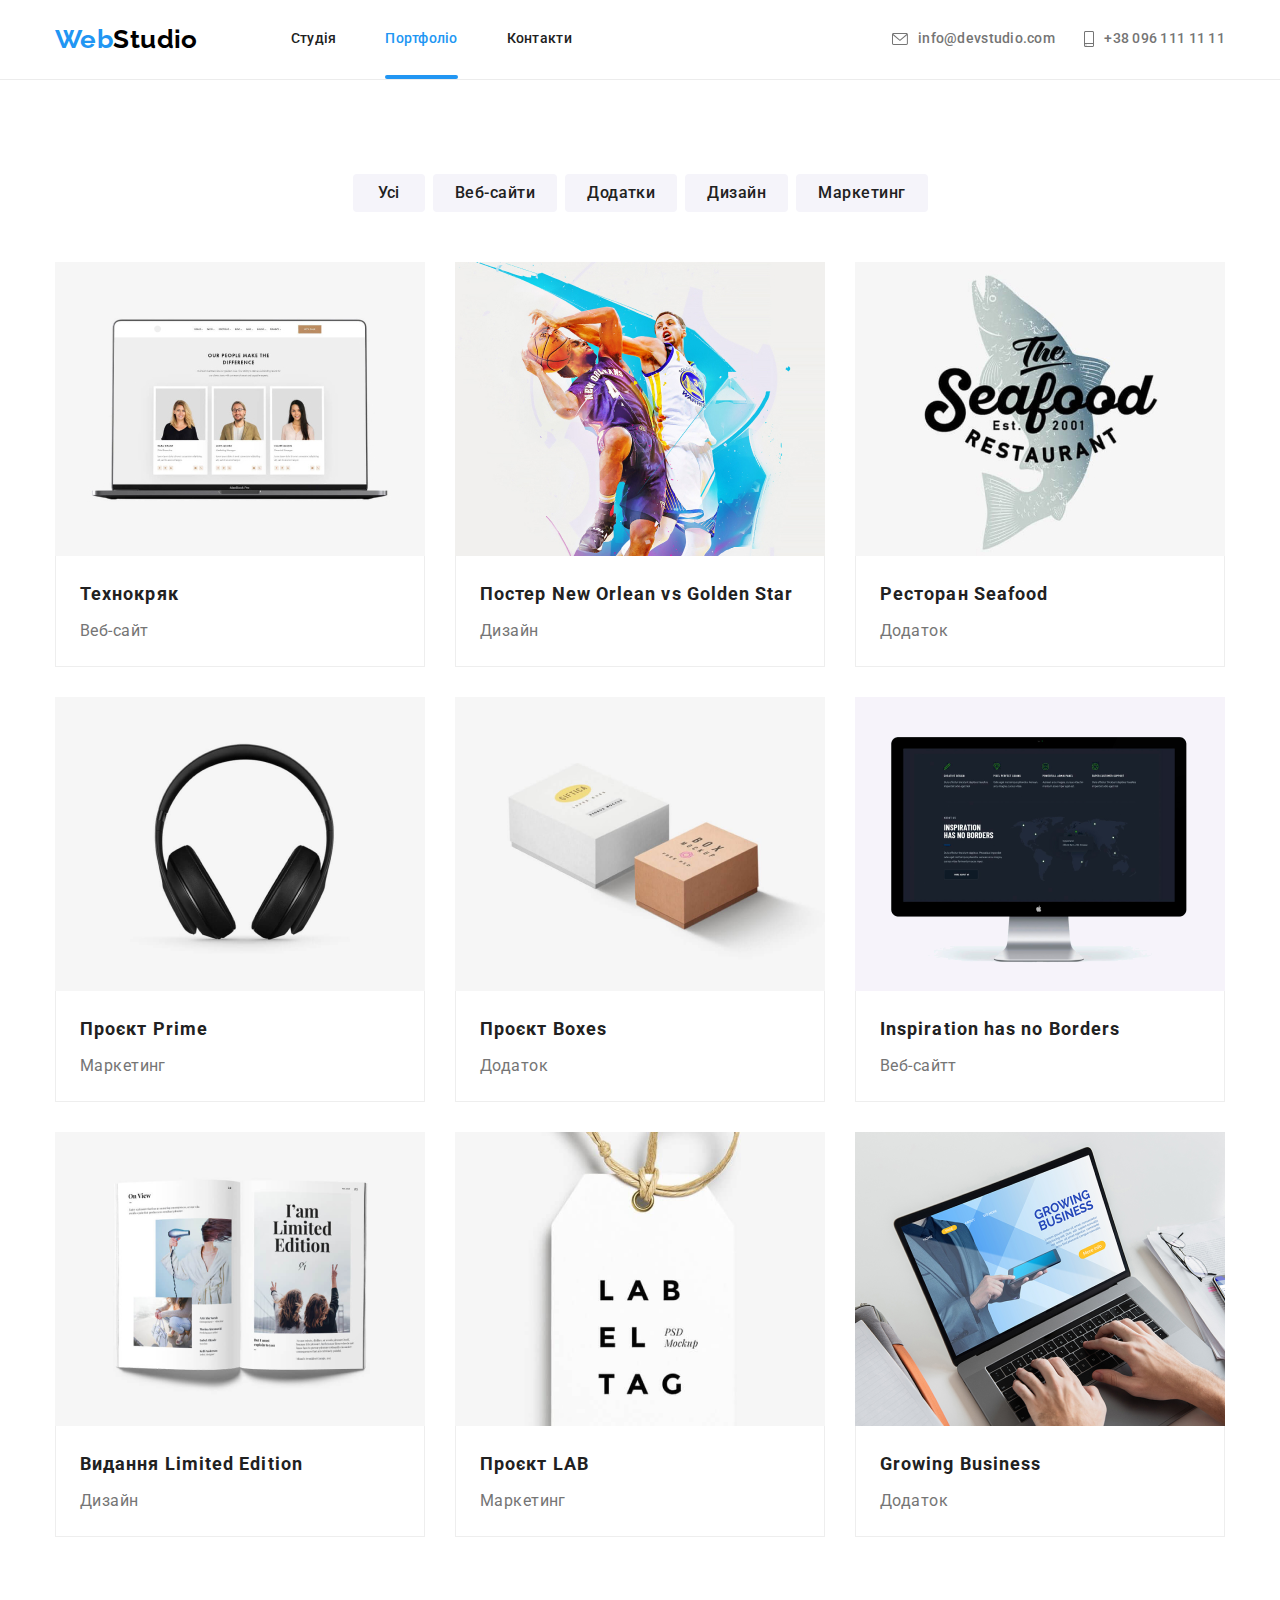
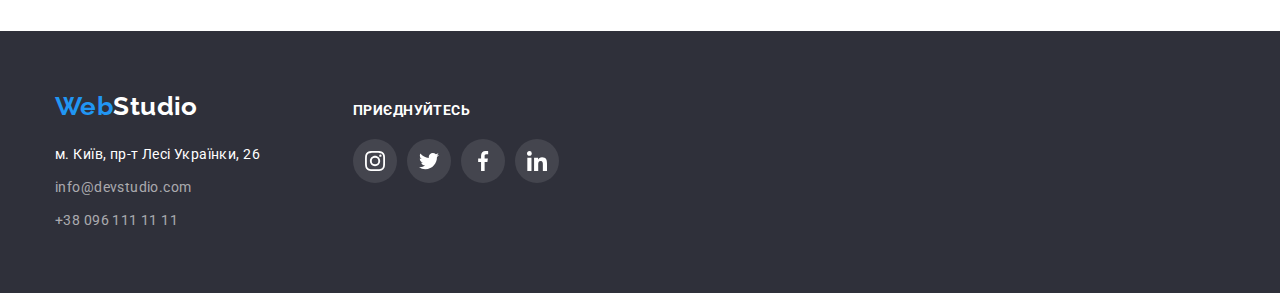
==== portfolio.html @ 04bd8eee "старт" ====
<!DOCTYPE html>
<html lang="uk">

<head>
    <meta charset="UTF-8">
    <meta http-equiv="X-UA-Compatible" content="IE=edge">
    <meta name="viewport" content="width=device-width, initial-scale=1.0">
    <title>Portfolio</title>
    <link rel="preconnect" href="https://fonts.googleapis.com">
    <link rel="preconnect" href="https://fonts.gstatic.com" crossorigin>
    <link
        href="https://fonts.googleapis.com/css2?family=Raleway:wght@700&family=Roboto:wght@400;500;700;900&display=swap"
        rel="stylesheet">
    <link rel="stylesheet" href="https://cdnjs.cloudflare.com/ajax/libs/modern-normalize/1.1.0/modern-normalize.min.css">
    <link rel="stylesheet" href="./css/styles.css">
</head>

<body>
<header class="header-border">
    <div class="container header">
        <nav class="header-nav">
            <a href="" class="logo">
                Web<span class="header-logo-accent">Studio</span>
            </a>

            <ul class="header-pagination list">
                <li class="current-page"><a href="./index.html" class="header-pagination-item">Студія</a></li>
                <li class="current-page"><a href="./portfolio.html" class="header-pagination-item current">Портфоліо</a></li>
                <li><a href="" class="header-pagination-item">Контакти</a></li>
            </ul>
        </nav>

        <ul class="header-contacts list">
            <li>
                <a href="" class="header-contacts-item">
                    <svg class="contact-icon" width="16" height="12">
                        <use href="./images/symbol-defs.svg#icon-1"></use>
                    </svg>
                    info@devstudio.com</a>
            </li>
            <li>
                <a href="" class="header-contacts-item">
                    <svg class="contact-icon" width="10" height="16">
                        <use href="./images/symbol-defs.svg#icon-2"></use>
                    </svg>
                    +38 096 111 11 11
                </a>
            </li>
        </ul>
    </div>
</header>

<main class="main-portfolio">
    <section class="section-main">
        <div class="container main">
            <h1 class="none">Портфоліо</h1>
        
            <ul class="list btn">
                <li class="main-btn"><button class="main-portfolio-button first" type="button">Усі</button></li>
                <li class="main-btn"><button class="main-portfolio-button" type="button">Веб-сайти</button></li>
                <li class="main-btn"><button class="main-portfolio-button" type="button">Додатки</button></li>
                <li class="main-btn"><button class="main-portfolio-button" type="button">Дизайн</button></li>
                <li class="main-btn"><button class="main-portfolio-button" type="button">Маркетинг</button></li>
            </ul>
        
            <ul class="list portfolio">
                <li class="pages">
                    <div  class="portfolio-img">
                        <img src="./images/port1.jpg" alt="Ноутбук" width="370">
                        <div class="overlay">
                            <P class="portfolio-pages-text">Ресурс пропонує комплексні пропозиції з різним рівнем функціоналу та сервісів. Все це
                                дозволить відвідувачу отримати
                                вичерпні відомості про компанію чи приватну особу.</P>
                        </div>
                    </div>
                    <div class="main-portfolio-content">
                        <h2 class="main-portfolio-title">Технокряк</h2>
                        <p class="main-portfolio-text">Веб-сайт</p>
                    </div>
                </li>
                <li class="pages">
                    <div class="portfolio-img">
                        <img src="./images/port2.jpg" alt="Ноутбук" width="370">
                        <div class="overlay">
                            <P class="portfolio-pages-text">Ресурс пропонує комплексні пропозиції з різним рівнем функціоналу та
                                сервісів. Все це
                                дозволить відвідувачу отримати
                                вичерпні відомості про компанію чи приватну особу.</P>
                        </div>
                    </div>
                    <div class="main-portfolio-content">
                        <h2 class="main-portfolio-title">Постер New Orlean vs Golden Star</h2>
                        <p class="main-portfolio-text">Дизайн</p>
                    </div>
                </li>
                <li class="pages">
                    <div class="portfolio-img">
                        <img src="./images/port3.jpg" alt="Ноутбук" width="370">
                        <div class="overlay">
                            <P class="portfolio-pages-text">Ресурс пропонує комплексні пропозиції з різним рівнем функціоналу та
                                сервісів. Все це
                                дозволить відвідувачу отримати
                                вичерпні відомості про компанію чи приватну особу.</P>
                        </div>
                    </div>
                    <div class="main-portfolio-content">
                        <h2 class="main-portfolio-title">Ресторан Seafood</h2>
                        <p class="main-portfolio-text">Додаток</p>
                    </div>
                </li>
                <li class="pages">
                    <div class="portfolio-img">
                        <img src="./images/port4.png" alt="Ноутбук" width="370">
                        <div class="overlay">
                            <P class="portfolio-pages-text">Ресурс пропонує комплексні пропозиції з різним рівнем функціоналу та
                                сервісів. Все це
                                дозволить відвідувачу отримати
                                вичерпні відомості про компанію чи приватну особу.</P>
                        </div>
                    </div>
                    <div class="main-portfolio-content">
                        <h2 class="main-portfolio-title">Проєкт Prime</h2>
                        <p class="main-portfolio-text">Маркетинг</p>
                    </div>
                </li>
                <li class="pages">
                    <div class="portfolio-img">
                        <img src="./images/port5.png" alt="Ноутбук" width="370">
                        <div class="overlay">
                            <P class="portfolio-pages-text">Ресурс пропонує комплексні пропозиції з різним рівнем функціоналу та
                                сервісів. Все це
                                дозволить відвідувачу отримати
                                вичерпні відомості про компанію чи приватну особу.</P>
                        </div>
                    </div>
                    <div class="main-portfolio-content">
                        <h2 class="main-portfolio-title">Проєкт Boxes</h2>
                        <p class="main-portfolio-text">Додаток</p>
                    </div>
                </li>
                <li class="pages">
                    <div class="portfolio-img">
                        <img src="./images/port6.png" alt="Ноутбук" width="370">
                        <div class="overlay">
                            <P class="portfolio-pages-text">Ресурс пропонує комплексні пропозиції з різним рівнем функціоналу та
                                сервісів. Все це
                                дозволить відвідувачу отримати
                                вичерпні відомості про компанію чи приватну особу.</P>
                        </div>
                    </div>
                    <div class="main-portfolio-content">
                        <h2 class="main-portfolio-title">Inspiration has no Borders</h2>
                        <p class="main-portfolio-text">Веб-сайтт</p>
                    </div>
                </li>
                <li class="pages">
                    <div class="portfolio-img">
                        <img src="./images/port7.png" alt="Ноутбук" width="370">
                        <div class="overlay">
                            <P class="portfolio-pages-text">Ресурс пропонує комплексні пропозиції з різним рівнем функціоналу та
                                сервісів. Все це
                                дозволить відвідувачу отримати
                                вичерпні відомості про компанію чи приватну особу.</P>
                        </div>
                    </div>
                    <div class="main-portfolio-content">
                        <h2 class="main-portfolio-title">Видання Limited Edition</h2>
                        <p class="main-portfolio-text">Дизайн</p>
                    </div>
                </li>
                <li class="pages">
                    <div class="portfolio-img">
                        <img src="./images/port8.png" alt="Ноутбук" width="370">
                        <div class="overlay">
                            <P class="portfolio-pages-text">Ресурс пропонує комплексні пропозиції з різним рівнем функціоналу та
                                сервісів. Все це
                                дозволить відвідувачу отримати
                                вичерпні відомості про компанію чи приватну особу.</P>
                        </div>
                    </div>
                    <div class="main-portfolio-content">
                        <h2 class="main-portfolio-title">Проєкт LAB</h2>
                        <p class="main-portfolio-text">Маркетинг</p>
                    </div>
                </li>
                <li class="pages">
                    <div class="portfolio-img">
                        <img src="./images/port9.png" alt="Ноутбук" width="370">
                        <div class="overlay">
                            <P class="portfolio-pages-text">Ресурс пропонує комплексні пропозиції з різним рівнем функціоналу та
                                сервісів. Все це
                                дозволить відвідувачу отримати
                                вичерпні відомості про компанію чи приватну особу.</P>
                        </div>
                    </div>
                    <div class="main-portfolio-content">
                        <h2 class="main-portfolio-title">Growing Business</h2>
                        <p class="main-portfolio-text">Додаток</p>
                    </div>
                </li>
            </ul>
        </div>

    </section>
</main>

<footer class="footer">
    <div class="container footer-all">
        <div>
            <a href="" class="logo">
                Web<span class="footer-logo-accent">Studio</span>
            </a>

            <address class="address">
                <ul class="list">
                    <li class="footer-item"><a href="" class="footer-address">м. Київ, пр-т Лесі Українки, 26</a></li>
                    <li class="footer-item"><a href="" class="footer-contacts">info@devstudio.com</a></li>
                    <li class="footer-item"><a href="" class="footer-contacts">+38 096 111 11 11</a></li>
                </ul>
            </address>
        </div>

        <div class="contact-footer">
            <h3 class="contact-footer-title">приєднуйтесь</h3>
            <ul class="contact-team-list-footer">
                <li class="">
                    <a href="" class="contact-team-footer">
                        <svg width="20" height="20">
                            <use href="./images/symbol-defs.svg#icon-7"></use>
                        </svg>
                    </a>
                </li>
                <li class="">
                    <a href="" class="contact-team-footer">
                        <svg width="20" height="20">
                            <use href="./images/symbol-defs.svg#icon-8"></use>
                        </svg>
                    </a>
                </li>
                <li class="">
                    <a href="" class="contact-team-footer">
                        <svg width="20" height="20">
                            <use href="./images/symbol-defs.svg#icon-9"></use>
                        </svg>
                    </a>
                </li>
                <li class="">
                    <a href="" class="contact-team-footer">
                        <svg width="20" height="20">
                            <use href="./images/symbol-defs.svg#icon-10   "></use>
                        </svg>
                    </a>
                </li>
            </ul>
        </div>
    </div>
</footer>
</body>

</html>
---- css/styles.css ----
/* другорядний колір тексту  #212121  */
/* основний колір тексту #757575 */
/* акцент #2196F3  */
/* білий #FFFFFF */
/* фон #FFFFFF */
/* другорядний фон #F5F4FA */
/* фон футер герой #2F303A */
/* другорядний текст футер rgba(255, 255, 255, 0.6) */
/*  логотип хедер #000000 #2196F3 */
/* логотип футер #2196F3 #FFFFFF */
/* фон кнопкі #F5F4FA */
/* border: 1px solid #ECECEC; */



:root {
    --primary-text-color: #757575;
    --title-text-color: #212121;
    --accent-color: #2196F3;
    --primary-white-color: #FFFFFF;
    --minor-white-color: #F5F4FA;
    --hero-footer-background-color: #2F303A;
    --footer-text-color: rgba(255, 255, 255, 0.6);
    --header-logo: #000000;
    --primery-border-color: #ECECEC;
}


*,
*::before,
*::after {
    box-sizing: border-box;
}

img {
    display: block;
}

h1,
h2,
h3,
h4,
h5,
h6,
p {
    margin: 0px;
    padding: 0px;
}

ul {
    list-style: none;
    margin: 0px;
    padding: 0px;
}


body {
    background-color: var(--primary-white-color);
    color: var(--primary-text-color);

    font-family: 'Roboto', sans-serif;
    font-size: 14px;
    line-height: 1.71;
    letter-spacing: 0.03em;
}



.list {
    list-style: none;
}


/* 1. header */

.header {
    display: flex;
    justify-content: space-between;
    align-items: center;
}

.header-pagination .header-pagination-item.current{
    color: var(--accent-color);
    text-decoration: none;
}

.current-page {
    position: relative;
    
}

.current::after {
    content: "" ;
    position: absolute;
    width: 100%;
    height: 4px;

    right: 0px;
    bottom: -32px;

    background-color: var(--accent-color);
    border-radius: 2px;
}



.container {
    width: 1200px;
    padding-left: 15px;
    padding-right: 15px;
    margin: 0 auto;
}

.header-nav {
    display: flex;
    align-items: center;
}

.header-border {
    padding-top: 24px;
    padding-bottom: 24px;

    border-bottom: 1px solid var(--primery-border-color);
}

/* 1.1. header-nav */

.logo {

    cursor: default;

    color: var(--accent-color);

    font-family: 'Raleway';
    font-weight: 700;
    font-size: 26px;
    line-height: 1.19;
    text-decoration: none;
}

.header-logo-accent {
    color: var(--header-logo);
}


.header-pagination-item {
    display: block;

    color: var(--title-text-color);

    font-weight: 500;
    font-size: 14px;
    line-height: 1.14;
    letter-spacing: 0.02em;
    text-decoration: none;

    transition: color 250ms;
    transition-timing-function: cubic-bezier(0.4, 0, 0.2, 1);

}

.header-pagination {
    display: flex;
    width: 281px;
    justify-content: space-between;

    margin-left: 93px;
    padding: 0px;
}

.header-pagination-item:hover {
    color: var(--accent-color);
}

.header-pagination-item:focus {
    color: var(--accent-color);
}


/* 1.2. header-contacts */

.header .header-contacts.list {
    display: flex;
    width: 333px;
    justify-content: space-between;
    margin-top: 0px;
    margin-bottom: 0px;
}

.header-contacts-item {
    display: block;
    align-items: center;

    color: var(--primary-text-color);
    fill: var(--primary-text-color);

    font-weight: 500;
    font-size: 14px;
    line-height: 1.14;
    letter-spacing: 0.02em;
    text-decoration: none;

    transition: color 250ms;
    transition-timing-function: cubic-bezier(0.4, 0, 0.2, 1);
}

.header-contacts-item:hover {
    color: var(--accent-color);
    fill: var(--accent-color);
    
    

}

.header-contacts-item:focus {
    color: var(--accent-color);
    
}

.header-contacts {
    padding: 0px;
}

.contact-icon {
    margin-right: 10px;
    fill: currentColor; 
}

.contact-icon:hover {
    fill: var(--accent-color);
   
}


.header-contacts a {
    display: flex;
}

/* 2. main */

/* 2.1. section-hero */

.hero {
    max-width: 1600px;
    padding-top: 200px;
    padding-bottom: 200px;
    margin-left: auto;
    margin-right: auto;
    text-align: center;

    background-image: linear-gradient(
        to right,
        rgba(47, 48, 58, 0.4),
        rgba(47, 48, 58, 0.4)), 
    url(../images/fonhero.jpg);
    background-repeat: no-repeat;
    background-position: center;

}


.hero-title {
    margin-top: 0px;

    color: var(--primary-white-color);

    font-weight: 900;
    font-size: 44px;
    line-height: 1.36;
    text-align: center;
    letter-spacing: 0.06em;
    text-transform: uppercase;
}

.hero-button {
    border-radius: 4px;
    padding-left: 32px;
    padding-right: 32px;
    padding-top: 10px;
    padding-bottom: 10px;
    margin-top: 30px;



    color: var(--primary-white-color);
    background-color: var(--accent-color);
    border-color: transparent;

    font-family: 'Roboto';
    font-weight: 500;
    font-size: 16px;
    line-height: 1.62;
    letter-spacing: 0.03em;
    text-align: center;
}

/* 2.2. section-Приорітети в роботі компанії */

.none {
    display: none;
}

.section.content {
    padding-top: 94px;
    padding-bottom: 47px;
}

.section-subtitle {
    margin-top: 0px;
    margin-bottom: 10px;


    color: var(--title-text-color);

    font-weight: 700;
    font-size: 14px;
    line-height: 1.14;
    text-transform: uppercase;
}



.container.content .content {
    display: flex;
    justify-content: center;
    gap: 30px;
    margin: 0px;
    padding: 0px;

}


.content-text {
    padding: 0px;
    margin: 0px;
}



.content-icon {
    display: flex;
    justify-content: center;
    align-items: center;

    width: 270px;
    height: 120px;
    border-radius: 4px;

    margin-bottom: 30px;
    
    border-radius: 4px;
    background: #F5F4FA;

    
}



/* 2.3. section-Чим ми займаємося */

.section.work {
    padding-top: 47px;
    padding-bottom: 94px;
}

.section-title {
    margin: 0px;
    color: var(--title-text-color);

    font-weight: 700;
    font-size: 36px;
    line-height: 1.17;
    text-align: center;
}

.content-work {
    display: flex;
    justify-content: space-between;
    padding-left: 0px;
    margin-top: 0px;
    margin-bottom: 0px;

}

.container.work .section-title {
    margin-bottom: 50px;
}

.section-title-list {
    position: relative;
}

.section-title-text {
    position: absolute;
    bottom: 0px;

    width: 100%;
    height: 70px;

    display: flex;
    justify-content: center;
    align-items: center;

    font-weight: 700;
    font-size: 14px;
    line-height: 1.14;
    letter-spacing: 0.03em;
    text-transform: uppercase;
    color: #FFFFFF;
    background: rgba(47, 48, 58, 0.8);
}

/* 2.3. section-Наша команда */

.section.team {
    padding-top: 94px;
    padding-bottom: 94px;

    background-color: var(--minor-white-color);
}



.section-subject {

    color: var(--title-text-color);

    font-weight: 500;
    font-size: 16px;
    line-height: 1.19;
}

.desc {
    margin-top: 10px;
    margin-bottom: 16px;

 

    font-size: 16px;
    line-height: 1.19;
    letter-spacing: 0.03em;

    color: #757575;
}

.container.team .list {
    display: flex;
    justify-content: space-between;
    margin-top: 0px;
    padding-left: 0px;
    margin-top: 50px;
    margin-bottom: 0px;
}



.team-portfolio {
    background-color: var(--primary-white-color);
    box-shadow: 0px 1px 3px rgba(0, 0, 0, 0.12), 0px 1px 1px rgba(0, 0, 0, 0.14), 0px 2px 1px rgba(0, 0, 0, 0.2);
    border-radius: 0px 0px 4px 4px;
}

.team-portfolio-info {
    padding-top: 30px;
    padding-bottom: 30px;
    text-align: center;
}
/* icon */
.contact-team-list,
.contact-footer-item {
    display: flex;
    justify-content: center;
    gap: 10px;  
}

.contact-team {
    width: 44px;
    height: 44px;
    display: flex;
    justify-content: center;
    align-items: center;
    border-radius: 50%;

    fill: #AFB1B8;
    background-color: var(--primary-white-color);
    
    transition: fill 250ms, background-color 250ms;
    transition-timing-function: cubic-bezier(0.4, 0, 0.2, 1);
    

}

.contact-team:hover,
.contact-team:focus {
    fill: var(--primary-white-color);
    background-color: var(--accent-color);
}

/* замовники */

.section.customers {
    padding-top: 94px;
    padding-bottom: 94px;
}

.list.customers {
    margin-top: 50px;
    display: flex;
    justify-content: center;
    gap: 30px;   
}

.customers-icon {

    fill: #AFB1B8;
    display: flex;
    align-items: center;
    width: 170px;
    height: 92px;
    display: flex;
    justify-content: center;
    align-items: center;
        
    border: 1px solid #AFB1B8;
    border-radius: 4px;

   
    transition: border-color 250ms, fill 250ms;
    
    transition-timing-function: cubic-bezier(0.4, 0, 0.2, 1);
}

.customers-icon:hover,
.customers-icon:focus {
    fill: var(--accent-color);
    cursor: pointer;
    border-color: var(--accent-color);
        
    fill: var(--accent-color);
}

        


/* 3. footer */

.footer {
    padding-top: 60px;
    padding-bottom: 60px;

    background-color: var(--hero-footer-background-color);
}

.footer-logo-accent {
    color: var(--primary-white-color);
}

.footer-contacts {
    cursor: default;

    color: var(--footer-text-color);

    text-decoration: none;
}

.footer-address {
    cursor: default;

    color: var(--primary-white-color);

    text-decoration: none;

}

.address {
    display: inline;
    font-style: normal;
}




.footer .container .address .list {
    margin-top: 20px;
    margin-bottom: 0px;
    padding-left: 0px;

}

.footer-item {
    margin-bottom: 9px;
}

.footer .footer-item:last-child {
    margin-bottom: 0px;
}


.container.footer-all {
    display: flex;
}

.contact-footer-item {
    display: flex;
}

.contact-footer-title {
    margin-bottom: 20px;

    font-weight: 700;
    font-size: 14px;
    line-height: 1.14;
    letter-spacing: 0.03em;
    text-transform: uppercase;

    color: #FFFFFF;
}

.contact-footer {
    margin-left: 93px;
    padding-top: 12px;
}

/* icon */

.contact-team-list-footer {
    display: flex;
    justify-content: center;
    gap: 10px;
}

.contact-team-footer {
    width: 44px;
    height: 44px;
    display: flex;
    justify-content: center;
    align-items: center;

    fill: var(--primary-white-color);
    border-radius: 50%;
    background: rgba(255, 255, 255, 0.1);

    transition: fill 250ms, background-color 250ms;
    transition-timing-function: cubic-bezier(0.4, 0, 0.2, 1);

}

.contact-team-footer:hover,
.contact-team-footer:focus {
    background-color: var(--accent-color);
    border-radius: 50%;
    fill: var(--primary-white-color);

}



/*форма підписка на розсилку*/

.footer-form {
    margin-left: 93px;
    padding-top: 12px;
}

.footer-input {
    width: 358px;
    height: 50px;
    padding: 0px;
    padding-left: 16px;

    border: 1px solid rgba(255, 255, 255, 0.3);
    filter: drop-shadow(0px 4px 4px rgba(0, 0, 0, 0.15));
    border-radius: 4px;
    background-color: transparent;


    font-size: 16px;
    line-height: 1.25;
    letter-spacing: 0.03em;
    color: rgba(255, 255, 255, 0.6);

    transition: 250ms;
    transition-timing-function: cubic-bezier(0.4, 0, 0.2, 1);
}

.btn-footer {
    display: flex;
    gap: 10px;
    justify-content: center;
    align-items: center;


    width: 200px;
    height: 50px;
    padding: 0px;
    margin: 0px;

    font-weight: 700;
    font-size: 16px;
    line-height: 1.88;
    letter-spacing: 0.06em;
    color: var(--primary-white-color);
    background: #2196F3;
    box-shadow: 0px 4px 4px rgba(0, 0, 0, 0.15);
    border-radius: 4px;
    border-color: transparent;

}

.form-line {
    display: flex;
    gap: 12px;
}




/* 4. main-portfolio */

.section-main {
    padding-top: 94px;
    padding-bottom: 94px;

}

.main-portfolio-button {
    padding-left: 22px;
    padding-right: 22px;
    padding-top: 6px;
    padding-bottom: 6px;
    border-radius: 4px;
    border: none;

    font-family: 'Roboto';
    font-weight: 500;
    font-size: 16px;
    line-height: 1.62;
    letter-spacing: 0.03em;

    color: var(--title-text-color);

    background-color: var(--minor-white-color);

    transition: background-color 250ms, color 250ms, filter 250ms;
        
    transition-timing-function: cubic-bezier(0.4, 0, 0.2, 1);
}

.main-portfolio-button.first {
    padding-left: 25px;
    padding-right: 25px;
}

.btn {
    display: flex;
    width: 575px;
    justify-content: space-between;
    margin: 0 auto;
}



.main-portfolio-button:hover,
.main-portfolio-button:focus {
    color: var(--primary-white-color);

    background-color: var(--accent-color);

    cursor: pointer;
    filter: drop-shadow(0px 4px 4px rgba(0, 0, 0, 0.25));
}

.main-portfolio-title {

    margin-bottom: 4px;

    font-weight: 700;
    font-size: 18px;
    line-height: 2;
    letter-spacing: 0.06em;

    color: var(--title-text-color);
}

.main-portfolio-text {

    font-size: 16px;
    line-height: 1.88;

}



.list.portfolio {
    display: flex;
    flex-wrap: wrap;
    margin-top: 50px;

}

.pages {
    margin-right: 30px;
    margin-bottom: 30px;

    transition: box-shadow 250ms;
    
    transition-timing-function: cubic-bezier(0.4, 0, 0.2, 1);
}

.pages:hover {
    box-shadow: 0px 1px 1px rgba(0, 0, 0, 0.12),
    0px 4px 4px rgba(0, 0, 0, 0.06),
    1px 4px 6px rgba(0, 0, 0, 0.16);

}


.pages:nth-child(3n) {
    margin-right: 0px;
}

.pages:nth-last-child(-n+3) {
    margin-bottom: 0px;
}

.portfolio-img {
    position: relative;
    overflow: hidden;
}



.portfolio-img:hover .overlay {
    transform: translatey(0);
}

.main-portfolio-content {
    
    padding-top: 20px;
    padding-left: 24px;
    padding-bottom: 20px;

    border-left: 1px solid #EEEEEE;
    border-right: 1px solid #EEEEEE;
    border-bottom: 1px solid #EEEEEE;
}

.overlay {
    position: absolute;
    width: 100%;
    height: 404px;
    padding-left: 24px;
    padding-right: 24px;
    padding-top: 63px;
    padding-bottom: 63px;

    cursor: pointer;
        
    top: 1px;
        
    font-family: 'Roboto';
    font-style: normal;
    font-weight: 400;
    font-size: 18px;
    line-height: 1.56;
    letter-spacing: 0.03em;
    color: #FFFFFF;
        
    background: rgba(33, 150, 243, 0.9);


    transform: translatey(100%);
    transition: transform 250ms ease;
}

/* Modal */

.backdrop {
    position: fixed;
    top: 0px;
    left: 0px;

    width: 100%;
    height: 100%;

    background-color: rgba(0, 0, 0, 0.2); 

    transition: 250ms;
    transition-timing-function: cubic-bezier(0.4, 0, 0.2, 1);
}

.modal-close {
    position: absolute;
    top: 50%;
    left: 50%;
    transform: translate(-50%, -50%);

    width: 528px;
    height: 581px;

    border-radius: 4px;
    background: #FFFFFF;
    box-shadow: 0px 1px 3px rgba(0, 0, 0, 0.12), 0px 1px 1px rgba(0, 0, 0, 0.14), 0px 2px 1px rgba(0, 0, 0, 0.2);

}

.modal-btn-close {
    position: absolute;
    right: 8px;
    top: 8px;

    width: 30px;
    height: 30px;
    background: #FFFFFF;
    border: 1px solid rgba(0, 0, 0, 0.1);
    border-radius: 50%;
    padding: 0px;

    display: flex;
    align-items: center;
    justify-content: center;

    cursor: pointer;

    transition: fill 250ms;
    transition-timing-function: cubic-bezier(0.4, 0, 0.2, 1);
}

.modal-btn-close:hover {
    fill: var(--accent-color);

}

.backdrop.is-hidden {
    opacity: 0;
    visibility: hidden;
    pointer-events: none;
}



.modal-wind {
    position: absolute;
    width: 100%;
    display: flex;
    flex-direction: column;
    align-items: center;
    top: 40px;
}

.modal-input {
    width: 448px;
    height: 40px;
    display: flex;

    outline: none;

    padding-left: 42px;

    border: 1px solid rgba(33, 33, 33, 0.2);
    border-radius: 4px;

    transition: border-color 250ms;
    transition-timing-function: cubic-bezier(0.4, 0, 0.2, 1);
}

.label-icon {
    transition: fill 250ms;
    transition-timing-function: cubic-bezier(0.4, 0, 0.2, 1);
}


.modal-input:focus + .label-icon {
    
    fill: var(--accent-color);
}

.modal-input:focus {
    border-color: var(--accent-color);
}

.modal-form-title {
    margin-bottom: 12px;
 
    font-weight: 700;
    font-size: 20px;
    line-height: 1.15;
    letter-spacing: 0.03em;
    
    color: #212121;
}

.modal-label {
    position: relative;
    margin-bottom: 10px;
    font-size: 12px;
    line-height: 1.16;
    letter-spacing: 0.01em;

    color: #757575;
}


.modal-input.coments {
    resize: none;

    height: 120px;
    padding-left: 16px;
    padding-right: 16px;
    padding-top: 12px;
    padding-bottom: 12px;
    margin-top: 4px;
    margin-bottom: 20px;
}


.modal-label-checkbox {
    display: flex;
    align-items: center;
    gap: 7px;
    margin-bottom: 30px;

    font-size: 14px;
    line-height: 1.71;
    letter-spacing: 0.03em;
    color: #757575;

    user-select: none;
}

.label-icon {
    position: absolute;
    margin-left: 12px;
    fill: var(--header-logo);
}

.label-icon-possichion{
    display: flex;
    align-items: center;
    margin-top: 4px;

}

.agreement-icon-check {
    opacity: 0;
    transition: opacity 250ms;
    transition-timing-function: cubic-bezier(0.4, 0, 0.2, 1);
}


.checkbox:checked + .agreement-icon .agreement-icon-check {
    opacity: 1;
}

.checkbox.is-hidden {
    position: absolute;
    white-space: nowrap;
    width: 1px;
    height: 1px;
    overflow: hidden;
    border: 0;
    padding: 0;
    clip: rect(0 0 0 0);
    clip-path: inset(50%);
    margin: -1px;
}

.agreement-link {
    color: var(--accent-color);
}
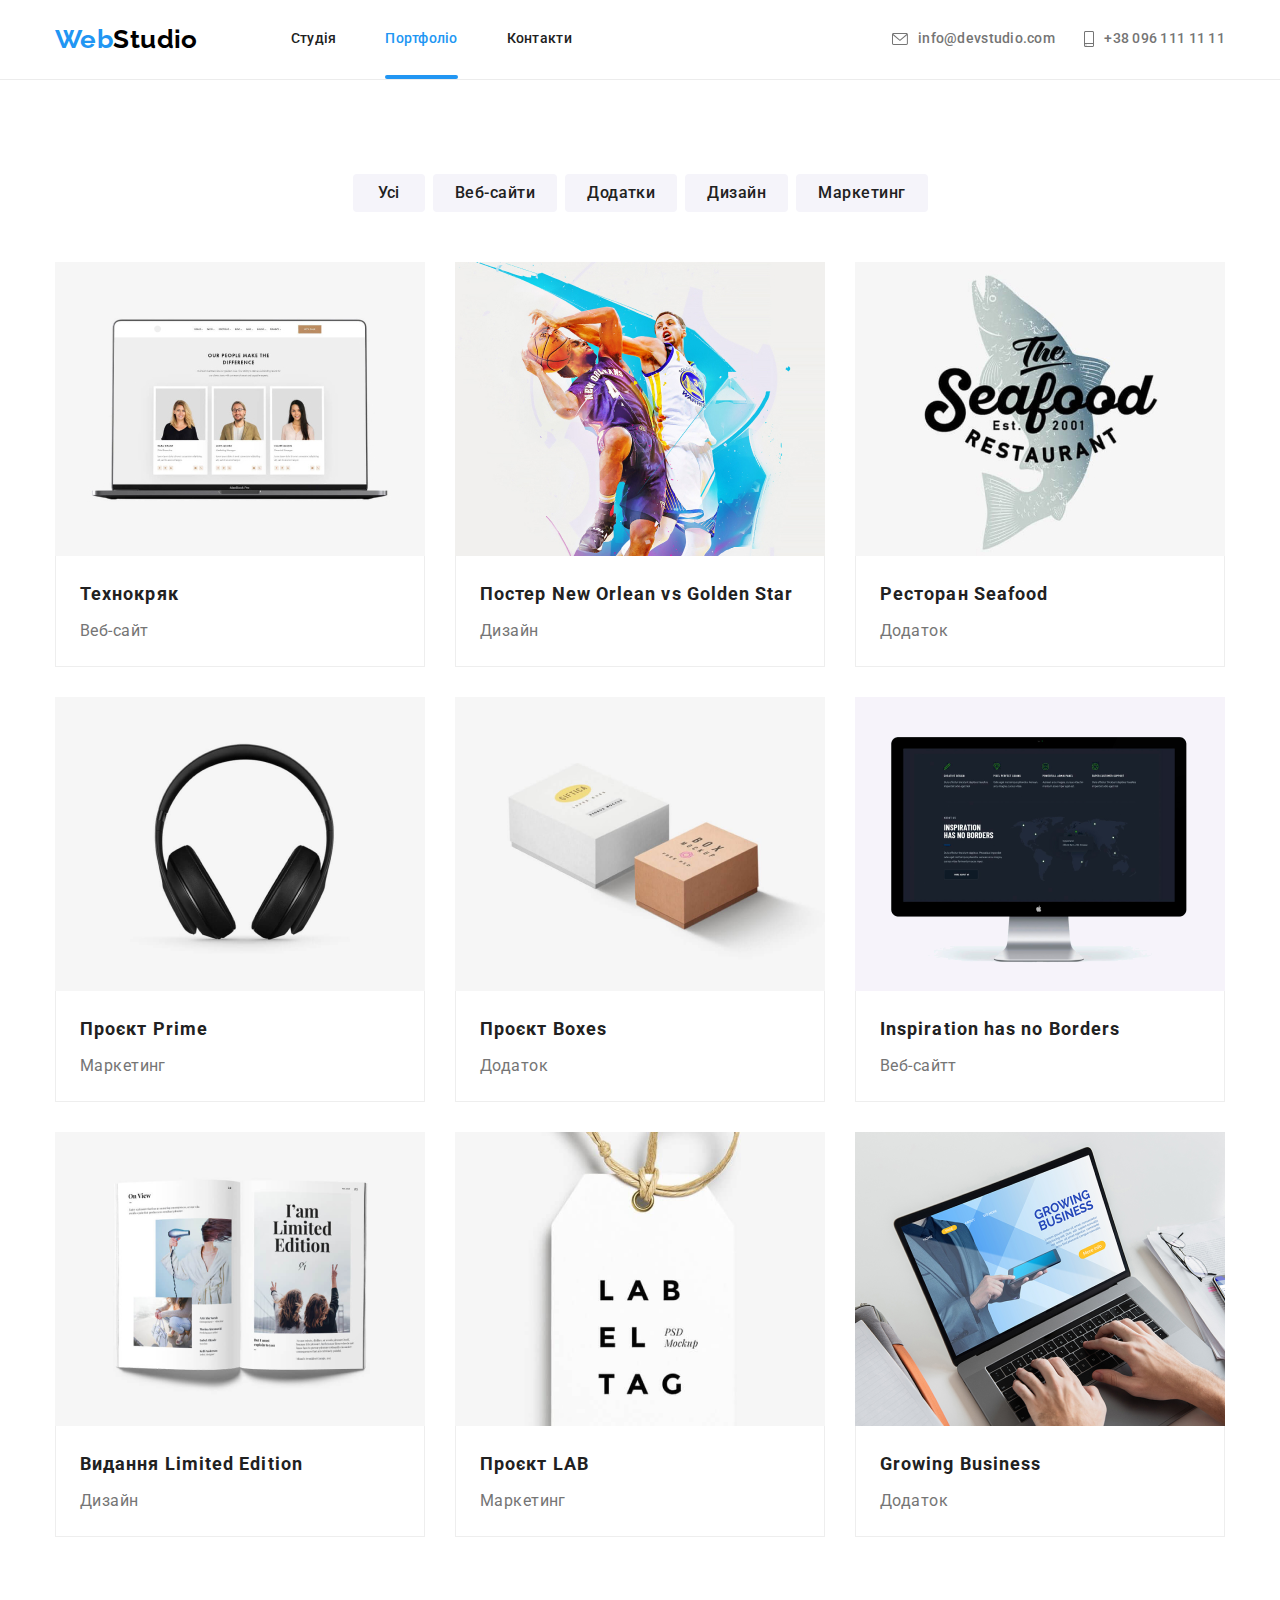
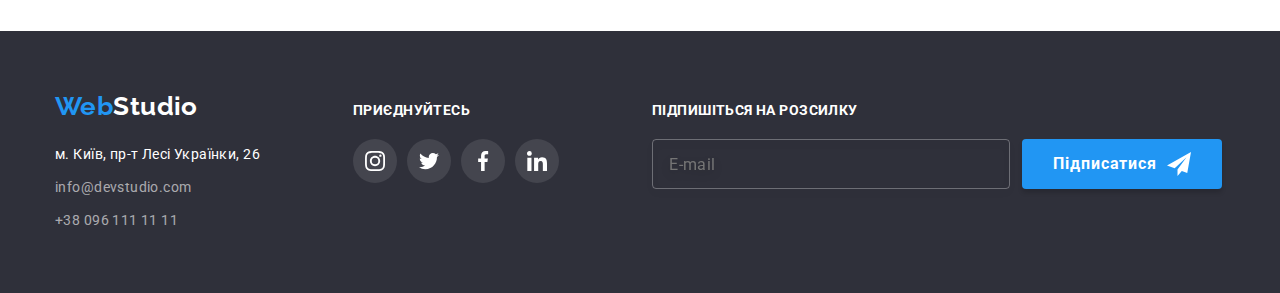
==== commit 231cd17d: "7дз на перевірку" ====
--- a/portfolio.html
+++ b/portfolio.html
@@ -12,249 +12,276 @@
         href="https://fonts.googleapis.com/css2?family=Raleway:wght@700&family=Roboto:wght@400;500;700;900&display=swap"
         rel="stylesheet">
     <link rel="stylesheet" href="https://cdnjs.cloudflare.com/ajax/libs/modern-normalize/1.1.0/modern-normalize.min.css">
-    <link rel="stylesheet" href="./css/styles.css">
+    <link rel="stylesheet" href="./css/main.min.css">
+    <!-- <link rel="stylesheet" href="./css/styles.css"> -->
 </head>
 
 <body>
-<header class="header-border">
-    <div class="container header">
-        <nav class="header-nav">
-            <a href="" class="logo">
-                Web<span class="header-logo-accent">Studio</span>
-            </a>
-
-            <ul class="header-pagination list">
-                <li class="current-page"><a href="./index.html" class="header-pagination-item">Студія</a></li>
-                <li class="current-page"><a href="./portfolio.html" class="header-pagination-item current">Портфоліо</a></li>
-                <li><a href="" class="header-pagination-item">Контакти</a></li>
-            </ul>
-        </nav>
-
-        <ul class="header-contacts list">
-            <li>
-                <a href="" class="header-contacts-item">
-                    <svg class="contact-icon" width="16" height="12">
-                        <use href="./images/symbol-defs.svg#icon-1"></use>
-                    </svg>
-                    info@devstudio.com</a>
-            </li>
-            <li>
-                <a href="" class="header-contacts-item">
-                    <svg class="contact-icon" width="10" height="16">
-                        <use href="./images/symbol-defs.svg#icon-2"></use>
-                    </svg>
-                    +38 096 111 11 11
+    <header class="header-border">
+        <div class="container header">
+            <nav class="header-nav">
+                <a href="" class="logo">
+                    Web<span class="header-logo-accent">Studio</span>
                 </a>
-            </li>
-        </ul>
-    </div>
-</header>
-
-<main class="main-portfolio">
-    <section class="section-main">
-        <div class="container main">
-            <h1 class="none">Портфоліо</h1>
-        
-            <ul class="list btn">
-                <li class="main-btn"><button class="main-portfolio-button first" type="button">Усі</button></li>
-                <li class="main-btn"><button class="main-portfolio-button" type="button">Веб-сайти</button></li>
-                <li class="main-btn"><button class="main-portfolio-button" type="button">Додатки</button></li>
-                <li class="main-btn"><button class="main-portfolio-button" type="button">Дизайн</button></li>
-                <li class="main-btn"><button class="main-portfolio-button" type="button">Маркетинг</button></li>
-            </ul>
-        
-            <ul class="list portfolio">
-                <li class="pages">
-                    <div  class="portfolio-img">
-                        <img src="./images/port1.jpg" alt="Ноутбук" width="370">
-                        <div class="overlay">
-                            <P class="portfolio-pages-text">Ресурс пропонує комплексні пропозиції з різним рівнем функціоналу та сервісів. Все це
-                                дозволить відвідувачу отримати
-                                вичерпні відомості про компанію чи приватну особу.</P>
-                        </div>
-                    </div>
-                    <div class="main-portfolio-content">
-                        <h2 class="main-portfolio-title">Технокряк</h2>
-                        <p class="main-portfolio-text">Веб-сайт</p>
-                    </div>
+    
+                <ul class="header-pagination list">
+                    <li class="current-page"><a href="./index.html" class="header-pagination-item">Студія</a></li>
+                    <li class="current-page"><a href="./portfolio.html" class="header-pagination-item current">Портфоліо</a>
+                    </li>
+                    <li><a href="" class="header-pagination-item">Контакти</a></li>
+                </ul>
+            </nav>
+    
+            <ul class="header-contacts list">
+                <li>
+                    <a href="" class="header-contacts-item">
+                        <svg class="contact-icon" width="16" height="12">
+                            <use href="./images/symbol-defs.svg#icon-1"></use>
+                        </svg>
+                        info@devstudio.com</a>
                 </li>
-                <li class="pages">
-                    <div class="portfolio-img">
-                        <img src="./images/port2.jpg" alt="Ноутбук" width="370">
-                        <div class="overlay">
-                            <P class="portfolio-pages-text">Ресурс пропонує комплексні пропозиції з різним рівнем функціоналу та
-                                сервісів. Все це
-                                дозволить відвідувачу отримати
-                                вичерпні відомості про компанію чи приватну особу.</P>
-                        </div>
-                    </div>
-                    <div class="main-portfolio-content">
-                        <h2 class="main-portfolio-title">Постер New Orlean vs Golden Star</h2>
-                        <p class="main-portfolio-text">Дизайн</p>
-                    </div>
-                </li>
-                <li class="pages">
-                    <div class="portfolio-img">
-                        <img src="./images/port3.jpg" alt="Ноутбук" width="370">
-                        <div class="overlay">
-                            <P class="portfolio-pages-text">Ресурс пропонує комплексні пропозиції з різним рівнем функціоналу та
-                                сервісів. Все це
-                                дозволить відвідувачу отримати
-                                вичерпні відомості про компанію чи приватну особу.</P>
-                        </div>
-                    </div>
-                    <div class="main-portfolio-content">
-                        <h2 class="main-portfolio-title">Ресторан Seafood</h2>
-                        <p class="main-portfolio-text">Додаток</p>
-                    </div>
-                </li>
-                <li class="pages">
-                    <div class="portfolio-img">
-                        <img src="./images/port4.png" alt="Ноутбук" width="370">
-                        <div class="overlay">
-                            <P class="portfolio-pages-text">Ресурс пропонує комплексні пропозиції з різним рівнем функціоналу та
-                                сервісів. Все це
-                                дозволить відвідувачу отримати
-                                вичерпні відомості про компанію чи приватну особу.</P>
-                        </div>
-                    </div>
-                    <div class="main-portfolio-content">
-                        <h2 class="main-portfolio-title">Проєкт Prime</h2>
-                        <p class="main-portfolio-text">Маркетинг</p>
-                    </div>
-                </li>
-                <li class="pages">
-                    <div class="portfolio-img">
-                        <img src="./images/port5.png" alt="Ноутбук" width="370">
-                        <div class="overlay">
-                            <P class="portfolio-pages-text">Ресурс пропонує комплексні пропозиції з різним рівнем функціоналу та
-                                сервісів. Все це
-                                дозволить відвідувачу отримати
-                                вичерпні відомості про компанію чи приватну особу.</P>
-                        </div>
-                    </div>
-                    <div class="main-portfolio-content">
-                        <h2 class="main-portfolio-title">Проєкт Boxes</h2>
-                        <p class="main-portfolio-text">Додаток</p>
-                    </div>
-                </li>
-                <li class="pages">
-                    <div class="portfolio-img">
-                        <img src="./images/port6.png" alt="Ноутбук" width="370">
-                        <div class="overlay">
-                            <P class="portfolio-pages-text">Ресурс пропонує комплексні пропозиції з різним рівнем функціоналу та
-                                сервісів. Все це
-                                дозволить відвідувачу отримати
-                                вичерпні відомості про компанію чи приватну особу.</P>
-                        </div>
-                    </div>
-                    <div class="main-portfolio-content">
-                        <h2 class="main-portfolio-title">Inspiration has no Borders</h2>
-                        <p class="main-portfolio-text">Веб-сайтт</p>
-                    </div>
-                </li>
-                <li class="pages">
-                    <div class="portfolio-img">
-                        <img src="./images/port7.png" alt="Ноутбук" width="370">
-                        <div class="overlay">
-                            <P class="portfolio-pages-text">Ресурс пропонує комплексні пропозиції з різним рівнем функціоналу та
-                                сервісів. Все це
-                                дозволить відвідувачу отримати
-                                вичерпні відомості про компанію чи приватну особу.</P>
-                        </div>
-                    </div>
-                    <div class="main-portfolio-content">
-                        <h2 class="main-portfolio-title">Видання Limited Edition</h2>
-                        <p class="main-portfolio-text">Дизайн</p>
-                    </div>
-                </li>
-                <li class="pages">
-                    <div class="portfolio-img">
-                        <img src="./images/port8.png" alt="Ноутбук" width="370">
-                        <div class="overlay">
-                            <P class="portfolio-pages-text">Ресурс пропонує комплексні пропозиції з різним рівнем функціоналу та
-                                сервісів. Все це
-                                дозволить відвідувачу отримати
-                                вичерпні відомості про компанію чи приватну особу.</P>
-                        </div>
-                    </div>
-                    <div class="main-portfolio-content">
-                        <h2 class="main-portfolio-title">Проєкт LAB</h2>
-                        <p class="main-portfolio-text">Маркетинг</p>
-                    </div>
-                </li>
-                <li class="pages">
-                    <div class="portfolio-img">
-                        <img src="./images/port9.png" alt="Ноутбук" width="370">
-                        <div class="overlay">
-                            <P class="portfolio-pages-text">Ресурс пропонує комплексні пропозиції з різним рівнем функціоналу та
-                                сервісів. Все це
-                                дозволить відвідувачу отримати
-                                вичерпні відомості про компанію чи приватну особу.</P>
-                        </div>
-                    </div>
-                    <div class="main-portfolio-content">
-                        <h2 class="main-portfolio-title">Growing Business</h2>
-                        <p class="main-portfolio-text">Додаток</p>
-                    </div>
-                </li>
-            </ul>
-        </div>
-
-    </section>
-</main>
-
-<footer class="footer">
-    <div class="container footer-all">
-        <div>
-            <a href="" class="logo">
-                Web<span class="footer-logo-accent">Studio</span>
-            </a>
-
-            <address class="address">
-                <ul class="list">
-                    <li class="footer-item"><a href="" class="footer-address">м. Київ, пр-т Лесі Українки, 26</a></li>
-                    <li class="footer-item"><a href="" class="footer-contacts">info@devstudio.com</a></li>
-                    <li class="footer-item"><a href="" class="footer-contacts">+38 096 111 11 11</a></li>
-                </ul>
-            </address>
-        </div>
-
-        <div class="contact-footer">
-            <h3 class="contact-footer-title">приєднуйтесь</h3>
-            <ul class="contact-team-list-footer">
-                <li class="">
-                    <a href="" class="contact-team-footer">
-                        <svg width="20" height="20">
-                            <use href="./images/symbol-defs.svg#icon-7"></use>
+                <li>
+                    <a href="" class="header-contacts-item">
+                        <svg class="contact-icon" width="10" height="16">
+                            <use href="./images/symbol-defs.svg#icon-2"></use>
                         </svg>
-                    </a>
-                </li>
-                <li class="">
-                    <a href="" class="contact-team-footer">
-                        <svg width="20" height="20">
-                            <use href="./images/symbol-defs.svg#icon-8"></use>
-                        </svg>
-                    </a>
-                </li>
-                <li class="">
-                    <a href="" class="contact-team-footer">
-                        <svg width="20" height="20">
-                            <use href="./images/symbol-defs.svg#icon-9"></use>
-                        </svg>
-                    </a>
-                </li>
-                <li class="">
-                    <a href="" class="contact-team-footer">
-                        <svg width="20" height="20">
-                            <use href="./images/symbol-defs.svg#icon-10   "></use>
-                        </svg>
+                        +38 096 111 11 11
                     </a>
                 </li>
             </ul>
         </div>
-    </div>
-</footer>
+    </header>
+    
+    <main class="main-portfolio">
+        <section class="section-main">
+            <div class="container main">
+                <h1 class="none">Портфоліо</h1>
+    
+                <ul class="list btn">
+                    <li class="main-btn"><button class="main-portfolio-button first" type="button">Усі</button></li>
+                    <li class="main-btn"><button class="main-portfolio-button" type="button">Веб-сайти</button></li>
+                    <li class="main-btn"><button class="main-portfolio-button" type="button">Додатки</button></li>
+                    <li class="main-btn"><button class="main-portfolio-button" type="button">Дизайн</button></li>
+                    <li class="main-btn"><button class="main-portfolio-button" type="button">Маркетинг</button></li>
+                </ul>
+    
+                <ul class="list portfolio">
+                    <li class="pages">
+                        <div class="portfolio-img">
+                            <img src="./images/port1.jpg" alt="Ноутбук" width="370">
+                            <div class="overlay">
+                                <P class="portfolio-pages-text">Ресурс пропонує комплексні пропозиції з різним рівнем
+                                    функціоналу та сервісів. Все це
+                                    дозволить відвідувачу отримати
+                                    вичерпні відомості про компанію чи приватну особу.</P>
+                            </div>
+                        </div>
+                        <div class="main-portfolio-content">
+                            <h2 class="main-portfolio-title">Технокряк</h2>
+                            <p class="main-portfolio-text">Веб-сайт</p>
+                        </div>
+                    </li>
+                    <li class="pages">
+                        <div class="portfolio-img">
+                            <img src="./images/port2.jpg" alt="Ноутбук" width="370">
+                            <div class="overlay">
+                                <P class="portfolio-pages-text">Ресурс пропонує комплексні пропозиції з різним рівнем
+                                    функціоналу та
+                                    сервісів. Все це
+                                    дозволить відвідувачу отримати
+                                    вичерпні відомості про компанію чи приватну особу.</P>
+                            </div>
+                        </div>
+                        <div class="main-portfolio-content">
+                            <h2 class="main-portfolio-title">Постер New Orlean vs Golden Star</h2>
+                            <p class="main-portfolio-text">Дизайн</p>
+                        </div>
+                    </li>
+                    <li class="pages">
+                        <div class="portfolio-img">
+                            <img src="./images/port3.jpg" alt="Ноутбук" width="370">
+                            <div class="overlay">
+                                <P class="portfolio-pages-text">Ресурс пропонує комплексні пропозиції з різним рівнем
+                                    функціоналу та
+                                    сервісів. Все це
+                                    дозволить відвідувачу отримати
+                                    вичерпні відомості про компанію чи приватну особу.</P>
+                            </div>
+                        </div>
+                        <div class="main-portfolio-content">
+                            <h2 class="main-portfolio-title">Ресторан Seafood</h2>
+                            <p class="main-portfolio-text">Додаток</p>
+                        </div>
+                    </li>
+                    <li class="pages">
+                        <div class="portfolio-img">
+                            <img src="./images/port4.png" alt="Ноутбук" width="370">
+                            <div class="overlay">
+                                <P class="portfolio-pages-text">Ресурс пропонує комплексні пропозиції з різним рівнем
+                                    функціоналу та
+                                    сервісів. Все це
+                                    дозволить відвідувачу отримати
+                                    вичерпні відомості про компанію чи приватну особу.</P>
+                            </div>
+                        </div>
+                        <div class="main-portfolio-content">
+                            <h2 class="main-portfolio-title">Проєкт Prime</h2>
+                            <p class="main-portfolio-text">Маркетинг</p>
+                        </div>
+                    </li>
+                    <li class="pages">
+                        <div class="portfolio-img">
+                            <img src="./images/port5.png" alt="Ноутбук" width="370">
+                            <div class="overlay">
+                                <P class="portfolio-pages-text">Ресурс пропонує комплексні пропозиції з різним рівнем
+                                    функціоналу та
+                                    сервісів. Все це
+                                    дозволить відвідувачу отримати
+                                    вичерпні відомості про компанію чи приватну особу.</P>
+                            </div>
+                        </div>
+                        <div class="main-portfolio-content">
+                            <h2 class="main-portfolio-title">Проєкт Boxes</h2>
+                            <p class="main-portfolio-text">Додаток</p>
+                        </div>
+                    </li>
+                    <li class="pages">
+                        <div class="portfolio-img">
+                            <img src="./images/port6.png" alt="Ноутбук" width="370">
+                            <div class="overlay">
+                                <P class="portfolio-pages-text">Ресурс пропонує комплексні пропозиції з різним рівнем
+                                    функціоналу та
+                                    сервісів. Все це
+                                    дозволить відвідувачу отримати
+                                    вичерпні відомості про компанію чи приватну особу.</P>
+                            </div>
+                        </div>
+                        <div class="main-portfolio-content">
+                            <h2 class="main-portfolio-title">Inspiration has no Borders</h2>
+                            <p class="main-portfolio-text">Веб-сайтт</p>
+                        </div>
+                    </li>
+                    <li class="pages">
+                        <div class="portfolio-img">
+                            <img src="./images/port7.png" alt="Ноутбук" width="370">
+                            <div class="overlay">
+                                <P class="portfolio-pages-text">Ресурс пропонує комплексні пропозиції з різним рівнем
+                                    функціоналу та
+                                    сервісів. Все це
+                                    дозволить відвідувачу отримати
+                                    вичерпні відомості про компанію чи приватну особу.</P>
+                            </div>
+                        </div>
+                        <div class="main-portfolio-content">
+                            <h2 class="main-portfolio-title">Видання Limited Edition</h2>
+                            <p class="main-portfolio-text">Дизайн</p>
+                        </div>
+                    </li>
+                    <li class="pages">
+                        <div class="portfolio-img">
+                            <img src="./images/port8.png" alt="Ноутбук" width="370">
+                            <div class="overlay">
+                                <P class="portfolio-pages-text">Ресурс пропонує комплексні пропозиції з різним рівнем
+                                    функціоналу та
+                                    сервісів. Все це
+                                    дозволить відвідувачу отримати
+                                    вичерпні відомості про компанію чи приватну особу.</P>
+                            </div>
+                        </div>
+                        <div class="main-portfolio-content">
+                            <h2 class="main-portfolio-title">Проєкт LAB</h2>
+                            <p class="main-portfolio-text">Маркетинг</p>
+                        </div>
+                    </li>
+                    <li class="pages">
+                        <div class="portfolio-img">
+                            <img src="./images/port9.png" alt="Ноутбук" width="370">
+                            <div class="overlay">
+                                <P class="portfolio-pages-text">Ресурс пропонує комплексні пропозиції з різним рівнем
+                                    функціоналу та
+                                    сервісів. Все це
+                                    дозволить відвідувачу отримати
+                                    вичерпні відомості про компанію чи приватну особу.</P>
+                            </div>
+                        </div>
+                        <div class="main-portfolio-content">
+                            <h2 class="main-portfolio-title">Growing Business</h2>
+                            <p class="main-portfolio-text">Додаток</p>
+                        </div>
+                    </li>
+                </ul>
+            </div>
+    
+        </section>
+    </main>
+    
+    <footer class="footer">
+        <div class="container footer-all">
+            <div>
+                <a href="" class="logo">
+                    Web<span class="footer-logo-accent">Studio</span>
+                </a>
+    
+                <address class="address">
+                    <ul class="list">
+                        <li class="footer-item"><a href="" class="footer-address">м. Київ, пр-т Лесі Українки, 26</a></li>
+                        <li class="footer-item"><a href="" class="footer-contacts">info@devstudio.com</a></li>
+                        <li class="footer-item"><a href="" class="footer-contacts">+38 096 111 11 11</a></li>
+                    </ul>
+                </address>
+            </div>
+    
+            <div class="contact-footer">
+                <h3 class="contact-footer-title">приєднуйтесь</h3>
+                <ul class="contact-team-list-footer">
+                    <li class="">
+                        <a href="" class="contact-team-footer">
+                            <svg width="20" height="20">
+                                <use href="./images/symbol-defs.svg#icon-7"></use>
+                            </svg>
+                        </a>
+                    </li>
+                    <li class="">
+                        <a href="" class="contact-team-footer">
+                            <svg width="20" height="20">
+                                <use href="./images/symbol-defs.svg#icon-8"></use>
+                            </svg>
+                        </a>
+                    </li>
+                    <li class="">
+                        <a href="" class="contact-team-footer">
+                            <svg width="20" height="20">
+                                <use href="./images/symbol-defs.svg#icon-9"></use>
+                            </svg>
+                        </a>
+                    </li>
+                    <li class="">
+                        <a href="" class="contact-team-footer">
+                            <svg width="20" height="20">
+                                <use href="./images/symbol-defs.svg#icon-10   "></use>
+                            </svg>
+                        </a>
+                    </li>
+                </ul>
+            </div>
+    
+            <!-- форма підписка на розсилку -->
+    
+            <div class="footer-form">
+                <p class="contact-footer-title">Підпишіться на розсилку</p>
+                <form class="form-line" name="news_subscription_form">
+                    <label for="">
+                        <input class="footer-input" type="email" name="email" placeholder="E-mail" />
+                    </label>
+                    <button class="btn-footer" type="submit">Підписатися
+                        <svg width="24" height="24">
+                            <use href="./images/symbol-defs.svg#icon-18"></use>
+                        </svg>
+                    </button>
+                </form>
+            </div>
+        </div>
+    </footer>
 </body>
 
 </html>--- a/css/main.min.css
+++ b/css/main.min.css
@@ -0,0 +1 @@
+:root{--primary-text-color: #757575;--title-text-color: #212121;--accent-color: #2196F3;--primary-white-color: #FFFFFF;--minor-white-color: #F5F4FA;--hero-footer-background-color: #2F303A;--footer-text-color: rgba(255, 255, 255, 0.6);--header-logo: #000000;--primery-border-color: #ECECEC}body{background-color:var(--primary-white-color);color:var(--primary-text-color);font-family:"Roboto",sans-serif;font-size:14px;line-height:1.71;letter-spacing:.03em}*,*::before,*::after{-webkit-box-sizing:border-box;box-sizing:border-box}img{display:block}h1,h2,h3,h4,h5,h6,p{margin:0px;padding:0px}ul{list-style:none;margin:0px;padding:0px}.list{list-style:none}.header{display:-webkit-box;display:-ms-flexbox;display:flex;-webkit-box-pack:justify;-ms-flex-pack:justify;justify-content:space-between;-webkit-box-align:center;-ms-flex-align:center;align-items:center}.header-pagination .header-pagination-item.current{color:var(--accent-color);text-decoration:none}.current-page{position:relative}.current::after{content:"";position:absolute;width:100%;height:4px;right:0px;bottom:-32px;background-color:var(--accent-color);border-radius:2px}.container{width:1200px;padding-left:15px;padding-right:15px;margin:0 auto}.header-nav{display:-webkit-box;display:-ms-flexbox;display:flex;-webkit-box-align:center;-ms-flex-align:center;align-items:center}.header-border{padding-top:24px;padding-bottom:24px;border-bottom:1px solid var(--primery-border-color)}.logo{cursor:default;color:var(--accent-color);font-family:"Raleway";font-weight:700;font-size:26px;line-height:1.19;text-decoration:none}.header-logo-accent{color:var(--header-logo)}.header-pagination-item{display:block;color:var(--title-text-color);font-weight:500;font-size:14px;line-height:1.14;letter-spacing:.02em;text-decoration:none;-webkit-transition:color 250ms;transition:color 250ms;-webkit-transition-timing-function:cubic-bezier(0.4, 0, 0.2, 1);transition-timing-function:cubic-bezier(0.4, 0, 0.2, 1)}.header-pagination{display:-webkit-box;display:-ms-flexbox;display:flex;width:281px;-webkit-box-pack:justify;-ms-flex-pack:justify;justify-content:space-between;margin-left:93px;padding:0px}.header-pagination-item:hover{color:var(--accent-color)}.header-pagination-item:focus{color:var(--accent-color)}.header .header-contacts.list{display:-webkit-box;display:-ms-flexbox;display:flex;width:333px;-webkit-box-pack:justify;-ms-flex-pack:justify;justify-content:space-between;margin-top:0px;margin-bottom:0px}.header-contacts-item{display:block;-webkit-box-align:center;-ms-flex-align:center;align-items:center;color:var(--primary-text-color);fill:var(--primary-text-color);font-weight:500;font-size:14px;line-height:1.14;letter-spacing:.02em;text-decoration:none;-webkit-transition:color 250ms;transition:color 250ms;-webkit-transition-timing-function:cubic-bezier(0.4, 0, 0.2, 1);transition-timing-function:cubic-bezier(0.4, 0, 0.2, 1)}.header-contacts-item:hover{color:var(--accent-color);fill:var(--accent-color)}.header-contacts-item:focus{color:var(--accent-color)}.header-contacts{padding:0px}.contact-icon{margin-right:10px;fill:currentColor}.contact-icon:hover{fill:var(--accent-color)}.header-contacts a{display:-webkit-box;display:-ms-flexbox;display:flex}.hero{max-width:1600px;padding-top:200px;padding-bottom:200px;margin-left:auto;margin-right:auto;text-align:center;background-image:-webkit-gradient(linear, left top, right top, from(rgba(47, 48, 58, 0.4)), to(rgba(47, 48, 58, 0.4))),url(../images/fonhero.jpg);background-image:linear-gradient(to right, rgba(47, 48, 58, 0.4), rgba(47, 48, 58, 0.4)),url(../images/fonhero.jpg);background-repeat:no-repeat;background-position:center}.hero_title{margin-top:0px;color:var(--primary-white-color);font-weight:900;font-size:44px;line-height:1.36;text-align:center;letter-spacing:.06em;text-transform:uppercase}.hero_button{border-radius:4px;padding-left:32px;padding-right:32px;padding-top:10px;padding-bottom:10px;margin-top:30px;color:var(--primary-white-color);background-color:var(--accent-color);border-color:rgba(0,0,0,0);font-family:"Roboto";font-weight:500;font-size:16px;line-height:1.62;letter-spacing:.03em;text-align:center}.none{display:none}.section.content{padding-top:94px;padding-bottom:47px}.content_title{margin-top:0px;margin-bottom:10px;color:var(--title-text-color);font-weight:700;font-size:14px;line-height:1.14;text-transform:uppercase}.content_block .content_items{display:-webkit-box;display:-ms-flexbox;display:flex;-webkit-box-pack:center;-ms-flex-pack:center;justify-content:center;gap:30px;margin:0px;padding:0px}.content_text{padding:0px;margin:0px}.content_icon{display:-webkit-box;display:-ms-flexbox;display:flex;-webkit-box-pack:center;-ms-flex-pack:center;justify-content:center;-webkit-box-align:center;-ms-flex-align:center;align-items:center;width:270px;height:120px;border-radius:4px;margin-bottom:30px;border-radius:4px;background:#f5f4fa}.section-work{padding-top:47px;padding-bottom:94px}.section_title{margin:0px;color:var(--title-text-color);font-weight:700;font-size:36px;line-height:1.17;text-align:center}.work_items{display:-webkit-box;display:-ms-flexbox;display:flex;-webkit-box-pack:justify;-ms-flex-pack:justify;justify-content:space-between;padding-left:0px;margin-top:0px;margin-bottom:0px}.work .section_title{margin-bottom:50px}.work_item{position:relative}.section-work_text{position:absolute;bottom:0px;width:100%;height:70px;display:-webkit-box;display:-ms-flexbox;display:flex;-webkit-box-pack:center;-ms-flex-pack:center;justify-content:center;-webkit-box-align:center;-ms-flex-align:center;align-items:center;font-weight:700;font-size:14px;line-height:1.14;letter-spacing:.03em;text-transform:uppercase;color:#fff;background:rgba(47,48,58,.8)}.section-team{padding-top:94px;padding-bottom:94px;background-color:var(--minor-white-color)}.team_card-title{color:var(--title-text-color);font-weight:500;font-size:16px;line-height:1.19}.team_card-desc{margin-top:10px;margin-bottom:16px;font-size:16px;line-height:1.19;letter-spacing:.03em;color:#757575}.container.team .list{display:-webkit-box;display:-ms-flexbox;display:flex;-webkit-box-pack:justify;-ms-flex-pack:justify;justify-content:space-between;margin-top:0px;padding-left:0px;margin-top:50px;margin-bottom:0px}.team_card{background-color:var(--primary-white-color);-webkit-box-shadow:0px 1px 3px rgba(0,0,0,.12),0px 1px 1px rgba(0,0,0,.14),0px 2px 1px rgba(0,0,0,.2);box-shadow:0px 1px 3px rgba(0,0,0,.12),0px 1px 1px rgba(0,0,0,.14),0px 2px 1px rgba(0,0,0,.2);border-radius:0px 0px 4px 4px}.team_card-item{padding-top:30px;padding-bottom:30px;text-align:center}.contact-team_socials,.contact-footer-item{display:-webkit-box;display:-ms-flexbox;display:flex;-webkit-box-pack:center;-ms-flex-pack:center;justify-content:center;gap:10px}.socials-icon{width:44px;height:44px;display:-webkit-box;display:-ms-flexbox;display:flex;-webkit-box-pack:center;-ms-flex-pack:center;justify-content:center;-webkit-box-align:center;-ms-flex-align:center;align-items:center;border-radius:50%;fill:#afb1b8;background-color:var(--primary-white-color);-webkit-transition:fill 250ms,background-color 250ms;transition:fill 250ms,background-color 250ms;-webkit-transition-timing-function:cubic-bezier(0.4, 0, 0.2, 1);transition-timing-function:cubic-bezier(0.4, 0, 0.2, 1)}.socials-icon:hover,.socials-icon:focus{fill:var(--primary-white-color);background-color:var(--accent-color)}.section.customers{padding-top:94px;padding-bottom:94px}.list.customers_items{margin-top:50px;display:-webkit-box;display:-ms-flexbox;display:flex;-webkit-box-pack:center;-ms-flex-pack:center;justify-content:center;gap:30px}.customers_icon{fill:#afb1b8;display:-webkit-box;display:-ms-flexbox;display:flex;-webkit-box-align:center;-ms-flex-align:center;align-items:center;width:170px;height:92px;display:flex;-webkit-box-pack:center;-ms-flex-pack:center;justify-content:center;align-items:center;border:1px solid #afb1b8;border-radius:4px;-webkit-transition:border-color 250ms,fill 250ms;transition:border-color 250ms,fill 250ms;-webkit-transition-timing-function:cubic-bezier(0.4, 0, 0.2, 1);transition-timing-function:cubic-bezier(0.4, 0, 0.2, 1)}.customers_icon:hover,.customers_icon:focus{fill:var(--accent-color);cursor:pointer;border-color:var(--accent-color);fill:var(--accent-color)}.footer{padding-top:60px;padding-bottom:60px;background-color:var(--hero-footer-background-color)}.footer-logo-accent{color:var(--primary-white-color)}.footer-contacts{cursor:default;color:var(--footer-text-color);text-decoration:none}.footer-address{cursor:default;color:var(--primary-white-color);text-decoration:none}.address{display:inline;font-style:normal}.footer .container .address .list{margin-top:20px;margin-bottom:0px;padding-left:0px}.footer-item{margin-bottom:9px}.footer .footer-item:last-child{margin-bottom:0px}.container.footer-all{display:-webkit-box;display:-ms-flexbox;display:flex}.contact-footer-item{display:-webkit-box;display:-ms-flexbox;display:flex}.contact-footer-title{margin-bottom:20px;font-weight:700;font-size:14px;line-height:1.14;letter-spacing:.03em;text-transform:uppercase;color:#fff}.contact-footer{margin-left:93px;padding-top:12px}.contact-team-list-footer{display:-webkit-box;display:-ms-flexbox;display:flex;-webkit-box-pack:center;-ms-flex-pack:center;justify-content:center;gap:10px}.contact-team-footer{width:44px;height:44px;display:-webkit-box;display:-ms-flexbox;display:flex;-webkit-box-pack:center;-ms-flex-pack:center;justify-content:center;-webkit-box-align:center;-ms-flex-align:center;align-items:center;fill:var(--primary-white-color);border-radius:50%;background:rgba(255,255,255,.1);-webkit-transition:fill 250ms,background-color 250ms;transition:fill 250ms,background-color 250ms;-webkit-transition-timing-function:cubic-bezier(0.4, 0, 0.2, 1);transition-timing-function:cubic-bezier(0.4, 0, 0.2, 1)}.contact-team-footer:hover,.contact-team-footer:focus{background-color:var(--accent-color);border-radius:50%;fill:var(--primary-white-color)}.footer-form{margin-left:93px;padding-top:12px}.footer-input{width:358px;height:50px;padding:0px;padding-left:16px;border:1px solid rgba(255,255,255,.3);-webkit-filter:drop-shadow(0px 4px 4px rgba(0, 0, 0, 0.15));filter:drop-shadow(0px 4px 4px rgba(0, 0, 0, 0.15));border-radius:4px;background-color:rgba(0,0,0,0);font-size:16px;line-height:1.25;letter-spacing:.03em;color:rgba(255,255,255,.6);-webkit-transition:250ms;transition:250ms;-webkit-transition-timing-function:cubic-bezier(0.4, 0, 0.2, 1);transition-timing-function:cubic-bezier(0.4, 0, 0.2, 1)}.btn-footer{display:-webkit-box;display:-ms-flexbox;display:flex;gap:10px;-webkit-box-pack:center;-ms-flex-pack:center;justify-content:center;-webkit-box-align:center;-ms-flex-align:center;align-items:center;width:200px;height:50px;padding:0px;margin:0px;font-weight:700;font-size:16px;line-height:1.88;letter-spacing:.06em;color:var(--primary-white-color);background:#2196f3;-webkit-box-shadow:0px 4px 4px rgba(0,0,0,.15);box-shadow:0px 4px 4px rgba(0,0,0,.15);border-radius:4px;border-color:rgba(0,0,0,0)}.form-line{display:-webkit-box;display:-ms-flexbox;display:flex;gap:12px}.section-main{padding-top:94px;padding-bottom:94px}.main-portfolio-button{padding-left:22px;padding-right:22px;padding-top:6px;padding-bottom:6px;border-radius:4px;border:none;font-family:"Roboto";font-weight:500;font-size:16px;line-height:1.62;letter-spacing:.03em;color:var(--title-text-color);background-color:var(--minor-white-color);-webkit-transition:background-color 250ms,color 250ms,-webkit-filter 250ms;transition:background-color 250ms,color 250ms,-webkit-filter 250ms;transition:background-color 250ms,color 250ms,filter 250ms;transition:background-color 250ms,color 250ms,filter 250ms,-webkit-filter 250ms;-webkit-transition-timing-function:cubic-bezier(0.4, 0, 0.2, 1);transition-timing-function:cubic-bezier(0.4, 0, 0.2, 1)}.main-portfolio-button.first{padding-left:25px;padding-right:25px}.btn{display:-webkit-box;display:-ms-flexbox;display:flex;width:575px;-webkit-box-pack:justify;-ms-flex-pack:justify;justify-content:space-between;margin:0 auto}.main-portfolio-button:hover,.main-portfolio-button:focus{color:var(--primary-white-color);background-color:var(--accent-color);cursor:pointer;-webkit-filter:drop-shadow(0px 4px 4px rgba(0, 0, 0, 0.25));filter:drop-shadow(0px 4px 4px rgba(0, 0, 0, 0.25))}.main-portfolio-title{margin-bottom:4px;font-weight:700;font-size:18px;line-height:2;letter-spacing:.06em;color:var(--title-text-color)}.main-portfolio-text{font-size:16px;line-height:1.88}.list.portfolio{display:-webkit-box;display:-ms-flexbox;display:flex;-ms-flex-wrap:wrap;flex-wrap:wrap;margin-top:50px}.pages{margin-right:30px;margin-bottom:30px;-webkit-transition:-webkit-box-shadow 250ms;transition:-webkit-box-shadow 250ms;transition:box-shadow 250ms;transition:box-shadow 250ms, -webkit-box-shadow 250ms;-webkit-transition-timing-function:cubic-bezier(0.4, 0, 0.2, 1);transition-timing-function:cubic-bezier(0.4, 0, 0.2, 1)}.pages:hover{-webkit-box-shadow:0px 1px 1px rgba(0,0,0,.12),0px 4px 4px rgba(0,0,0,.06),1px 4px 6px rgba(0,0,0,.16);box-shadow:0px 1px 1px rgba(0,0,0,.12),0px 4px 4px rgba(0,0,0,.06),1px 4px 6px rgba(0,0,0,.16)}.pages:nth-child(3n){margin-right:0px}.pages:nth-last-child(-n+3){margin-bottom:0px}.portfolio-img{position:relative;overflow:hidden}.portfolio-img:hover .overlay{-webkit-transform:translatey(0);transform:translatey(0)}.main-portfolio-content{padding-top:20px;padding-left:24px;padding-bottom:20px;border-left:1px solid #eee;border-right:1px solid #eee;border-bottom:1px solid #eee}.overlay{position:absolute;width:100%;height:404px;padding-left:24px;padding-right:24px;padding-top:63px;padding-bottom:63px;cursor:pointer;top:1px;font-family:"Roboto";font-style:normal;font-weight:400;font-size:18px;line-height:1.56;letter-spacing:.03em;color:#fff;background:rgba(33,150,243,.9);-webkit-transform:translatey(100%);transform:translatey(100%);-webkit-transition:-webkit-transform 250ms ease;transition:-webkit-transform 250ms ease;transition:transform 250ms ease;transition:transform 250ms ease, -webkit-transform 250ms ease}.backdrop{position:fixed;top:0px;left:0px;width:100%;height:100%;background-color:rgba(0,0,0,.2);-webkit-transition:250ms;transition:250ms;-webkit-transition-timing-function:cubic-bezier(0.4, 0, 0.2, 1);transition-timing-function:cubic-bezier(0.4, 0, 0.2, 1)}.modal-close{position:absolute;top:50%;left:50%;-webkit-transform:translate(-50%, -50%);transform:translate(-50%, -50%);width:528px;height:581px;border-radius:4px;background:#fff;-webkit-box-shadow:0px 1px 3px rgba(0,0,0,.12),0px 1px 1px rgba(0,0,0,.14),0px 2px 1px rgba(0,0,0,.2);box-shadow:0px 1px 3px rgba(0,0,0,.12),0px 1px 1px rgba(0,0,0,.14),0px 2px 1px rgba(0,0,0,.2)}.modal-btn-close{position:absolute;right:8px;top:8px;width:30px;height:30px;background:#fff;border:1px solid rgba(0,0,0,.1);border-radius:50%;padding:0px;display:-webkit-box;display:-ms-flexbox;display:flex;-webkit-box-align:center;-ms-flex-align:center;align-items:center;-webkit-box-pack:center;-ms-flex-pack:center;justify-content:center;cursor:pointer;-webkit-transition:fill 250ms;transition:fill 250ms;-webkit-transition-timing-function:cubic-bezier(0.4, 0, 0.2, 1);transition-timing-function:cubic-bezier(0.4, 0, 0.2, 1)}.modal-btn-close:hover{fill:var(--accent-color)}.backdrop.is-hidden{opacity:0;visibility:hidden;pointer-events:none}.modal-wind{position:absolute;width:100%;display:-webkit-box;display:-ms-flexbox;display:flex;-webkit-box-orient:vertical;-webkit-box-direction:normal;-ms-flex-direction:column;flex-direction:column;-webkit-box-align:center;-ms-flex-align:center;align-items:center;top:40px}.modal-input{width:448px;height:40px;display:-webkit-box;display:-ms-flexbox;display:flex;outline:none;padding-left:42px;border:1px solid rgba(33,33,33,.2);border-radius:4px;-webkit-transition:border-color 250ms;transition:border-color 250ms;-webkit-transition-timing-function:cubic-bezier(0.4, 0, 0.2, 1);transition-timing-function:cubic-bezier(0.4, 0, 0.2, 1)}.label-icon{-webkit-transition:fill 250ms;transition:fill 250ms;-webkit-transition-timing-function:cubic-bezier(0.4, 0, 0.2, 1);transition-timing-function:cubic-bezier(0.4, 0, 0.2, 1)}.modal-input:focus+.label-icon{fill:var(--accent-color)}.modal-input:focus{border-color:var(--accent-color)}.modal-form-title{margin-bottom:12px;font-weight:700;font-size:20px;line-height:1.15;letter-spacing:.03em;color:#212121}.modal-label{position:relative;margin-bottom:10px;font-size:12px;line-height:1.16;letter-spacing:.01em;color:#757575}.modal-input.coments{resize:none;height:120px;padding-left:16px;padding-right:16px;padding-top:12px;padding-bottom:12px;margin-top:4px;margin-bottom:20px}.modal-label-checkbox{display:-webkit-box;display:-ms-flexbox;display:flex;-webkit-box-align:center;-ms-flex-align:center;align-items:center;gap:7px;margin-bottom:30px;font-size:14px;line-height:1.71;letter-spacing:.03em;color:#757575;-webkit-user-select:none;-moz-user-select:none;-ms-user-select:none;user-select:none}.label-icon{position:absolute;margin-left:12px;fill:var(--header-logo)}.label-icon-possichion{display:-webkit-box;display:-ms-flexbox;display:flex;-webkit-box-align:center;-ms-flex-align:center;align-items:center;margin-top:4px}.agreement-icon-check{opacity:0;-webkit-transition:opacity 250ms;transition:opacity 250ms;-webkit-transition-timing-function:cubic-bezier(0.4, 0, 0.2, 1);transition-timing-function:cubic-bezier(0.4, 0, 0.2, 1)}.checkbox:checked+.agreement-icon .agreement-icon-check{opacity:1}.checkbox.is-hidden{position:absolute;white-space:nowrap;width:1px;height:1px;overflow:hidden;border:0;padding:0;clip:rect(0 0 0 0);-webkit-clip-path:inset(50%);clip-path:inset(50%);margin:-1px}.agreement-link{color:var(--accent-color)}/*# sourceMappingURL=main.min.css.map */--- a/css/styles.css
+++ b/css/styles.css
@@ -259,7 +259,7 @@
 }
 
 
-.hero-title {
+.hero_title {
     margin-top: 0px;
 
     color: var(--primary-white-color);
@@ -272,7 +272,7 @@
     text-transform: uppercase;
 }
 
-.hero-button {
+.hero_button {
     border-radius: 4px;
     padding-left: 32px;
     padding-right: 32px;
@@ -305,7 +305,7 @@
     padding-bottom: 47px;
 }
 
-.section-subtitle {
+.content_title {
     margin-top: 0px;
     margin-bottom: 10px;
 
@@ -320,7 +320,7 @@
 
 
 
-.container.content .content {
+.content_block .content_items {
     display: flex;
     justify-content: center;
     gap: 30px;
@@ -330,14 +330,14 @@
 }
 
 
-.content-text {
+.content_text {
     padding: 0px;
     margin: 0px;
 }
 
 
 
-.content-icon {
+.content_icon {
     display: flex;
     justify-content: center;
     align-items: center;
@@ -358,12 +358,12 @@
 
 /* 2.3. section-Чим ми займаємося */
 
-.section.work {
+.section-work {
     padding-top: 47px;
     padding-bottom: 94px;
 }
 
-.section-title {
+.section_title {
     margin: 0px;
     color: var(--title-text-color);
 
@@ -373,7 +373,7 @@
     text-align: center;
 }
 
-.content-work {
+.work_items {
     display: flex;
     justify-content: space-between;
     padding-left: 0px;
@@ -382,15 +382,15 @@
 
 }
 
-.container.work .section-title {
+.work .section_title {
     margin-bottom: 50px;
 }
 
-.section-title-list {
+.work_item {
     position: relative;
 }
 
-.section-title-text {
+.section-work_text {
     position: absolute;
     bottom: 0px;
 
@@ -412,7 +412,7 @@
 
 /* 2.3. section-Наша команда */
 
-.section.team {
+.section-team {
     padding-top: 94px;
     padding-bottom: 94px;
 
@@ -420,8 +420,7 @@
 }
 
 
-
-.section-subject {
+.team_card-title {
 
     color: var(--title-text-color);
 
@@ -430,11 +429,9 @@
     line-height: 1.19;
 }
 
-.desc {
+.team_card-desc {
     margin-top: 10px;
     margin-bottom: 16px;
-
- 
 
     font-size: 16px;
     line-height: 1.19;
@@ -454,26 +451,26 @@
 
 
 
-.team-portfolio {
+.team_card {
     background-color: var(--primary-white-color);
     box-shadow: 0px 1px 3px rgba(0, 0, 0, 0.12), 0px 1px 1px rgba(0, 0, 0, 0.14), 0px 2px 1px rgba(0, 0, 0, 0.2);
     border-radius: 0px 0px 4px 4px;
 }
 
-.team-portfolio-info {
+.team_card-item {
     padding-top: 30px;
     padding-bottom: 30px;
     text-align: center;
 }
 /* icon */
-.contact-team-list,
+.contact-team_socials,
 .contact-footer-item {
     display: flex;
     justify-content: center;
     gap: 10px;  
 }
 
-.contact-team {
+.socials-icon {
     width: 44px;
     height: 44px;
     display: flex;
@@ -490,8 +487,8 @@
 
 }
 
-.contact-team:hover,
-.contact-team:focus {
+.socials-icon:hover,
+.socials-icon:focus {
     fill: var(--primary-white-color);
     background-color: var(--accent-color);
 }
@@ -503,14 +500,14 @@
     padding-bottom: 94px;
 }
 
-.list.customers {
+.list.customers_items {
     margin-top: 50px;
     display: flex;
     justify-content: center;
     gap: 30px;   
 }
 
-.customers-icon {
+.customers_icon {
 
     fill: #AFB1B8;
     display: flex;
@@ -530,8 +527,8 @@
     transition-timing-function: cubic-bezier(0.4, 0, 0.2, 1);
 }
 
-.customers-icon:hover,
-.customers-icon:focus {
+.customers_icon:hover,
+.customers_icon:focus {
     fill: var(--accent-color);
     cursor: pointer;
     border-color: var(--accent-color);
